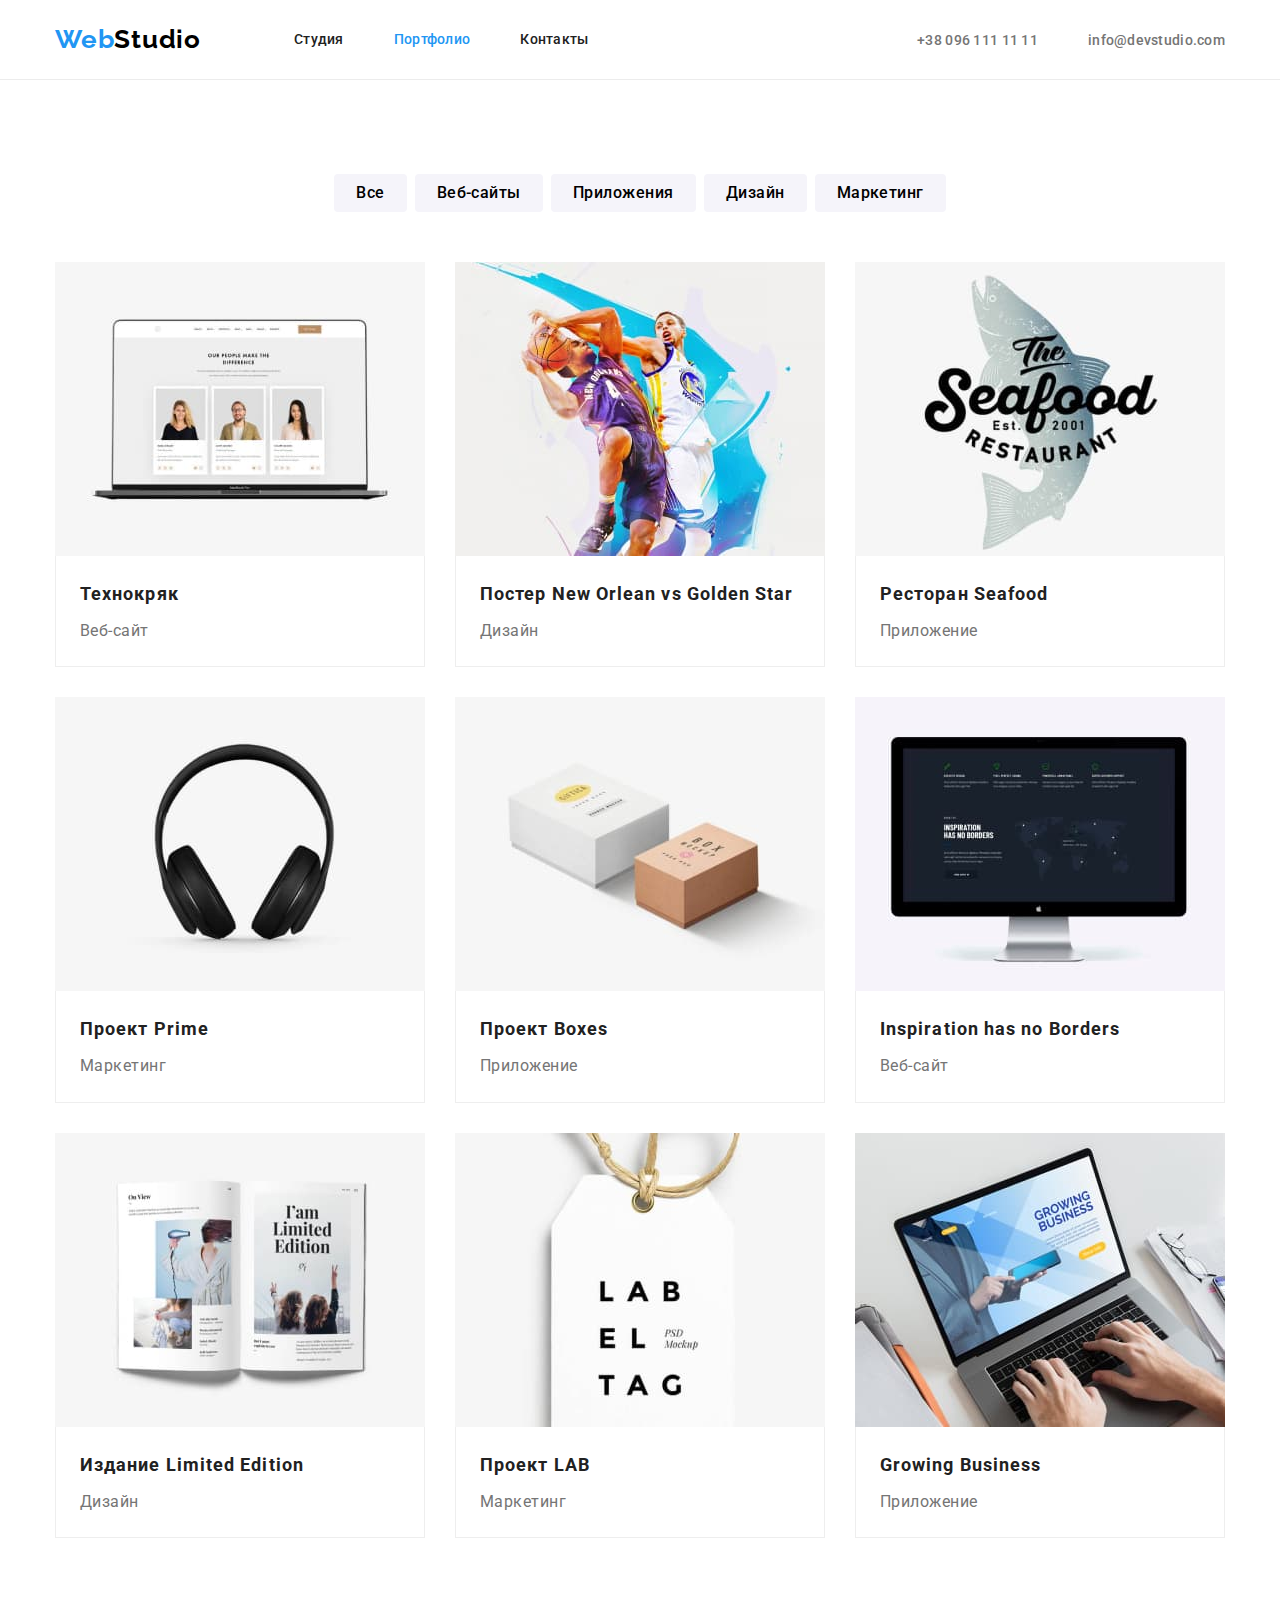
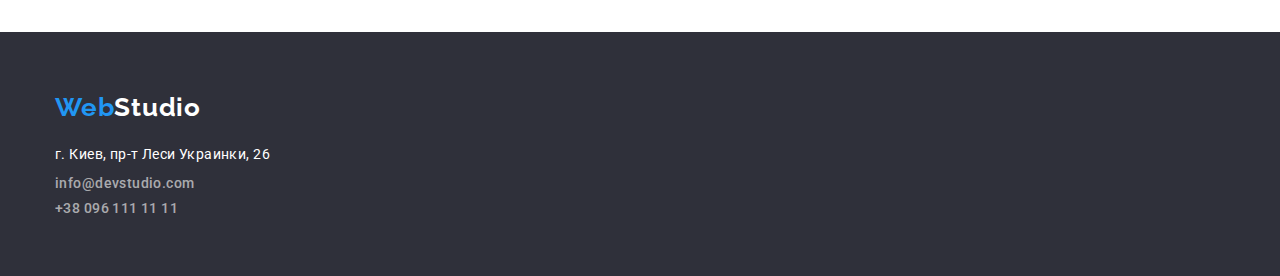
==== portfolio.html @ 555680c8 "copy hw-03 files" ====
<!DOCTYPE html>
<html lang="ru">

<head>
	<meta charset="UTF-8" />
	<meta http-equiv="X-UA-Compatible" content="IE=edge" />
	<meta name="viewport" content="width=device-width, initial-scale=1.0" />
	<title>Студия</title>
	<link rel="preconnect" href="https://fonts.googleapis.com" />
	<link rel="preconnect" href="https://fonts.gstatic.com" crossorigin />
	<link
		href="https://fonts.googleapis.com/css2?family=Oleo+Script&family=Raleway:wght@700&family=Roboto:wght@400;500;700;900&display=swap"
		rel="stylesheet" />
	<link rel="stylesheet" href="https://cdnjs.cloudflare.com/ajax/libs/modern-normalize/1.1.0/modern-normalize.css">
	<link rel="stylesheet" href="./css/style.css" />
</head>

<body>
	<!--Хедер-->
	<header class="header">
		<div class="container header-content">
			<a class="logo link" href="./index.html"><span class="logo-web-color">Web</span><span
					class="logo-studio-color">Studio</span></a>
			<nav>
				<ul class="nav-list list">
					<li class="nav-item">
						<a class="nav-link link" href="./index.html">Студия</a>
					</li>
					<li class="nav-item">
						<a class="nav-link link current" href="./portfolio.html">Портфолио</a>
					</li>
					<li class="nav-item">
						<a class="nav-link link" href="#footer">Контакты</a>
					</li>
				</ul>
			</nav>
			<ul class="contacts-list list">
				<li class="contacts-item">
					<a class="contacts-link link" href="tel:+380961111111">+38 096 111 11 11</a>
				</li>
				<li class="contacts-item">
					<a class="contacts-link link" href="mailto:info@devstudio.com">info@devstudio.com</a>
				</li>
			</ul>
		</div>
	</header>

	<main>
		<!--секция портфолио-->
		<section class="section portfolio">
			<div class="container">
				<!--заглавие секции будет скрыто в дальнейшем-->
				<h1 class="visually-hidden">Портфолио</h1>
				<!--фильтры-->
				<ul class="filter-list list">
					<li class="filter-item">
						<button class="secondary-button btn" type="button">Все</button>
					</li>
					<li class="filter-item">
						<button class="secondary-button btn" type="button">Веб-сайты</button>
					</li>
					<li class="filter-item">
						<button class="secondary-button btn" type="button">Приложения</button>
					</li>
					<li class="filter-item">
						<button class="secondary-button btn" type="button">Дизайн</button>
					</li>
					<li class="filter-item">
						<button class="secondary-button btn" type="button">Маркетинг</button>
					</li>
				</ul>
				<!--проекты-->
				<ul class="projects-list list">
					<li class="projects-item">
						<img class="projects-image" src="./images/portfolio-1.jpg" alt="Проект 1" width="370" />
						<div class="projects-description-field">
							<h2 class="projects-title">Технокряк</h2>
							<p class="projects-description">Веб-сайт</p>
						</div>
					</li>
					<li class="projects-item">
						<img class="projects-image" src="./images/portfolio-2.jpg" alt="Проект 2" width="370" />
						<div class="projects-description-field">
							<h2 class="projects-title">Постер New Orlean vs Golden Star</h2>
							<p class="projects-description">Дизайн</p>
						</div>
					</li>
					<li class="projects-item">
						<img class="projects-image" src="./images/portfolio-3.jpg" alt="Проект 3" width="370" />
						<div class="projects-description-field">
							<h2 class="projects-title">Ресторан Seafood</h2>
							<p class="projects-description">Приложение</p>
						</div>
					</li>
					<li class="projects-item">
						<img class="projects-image" src="./images/portfolio-4.jpg" alt="Проект 4" width="370" />
						<div class="projects-description-field">
							<h2 class="projects-title">Проект Prime</h2>
							<p class="projects-description">Маркетинг</p>
						</div>
					</li>
					<li class="projects-item">
						<img class="projects-image" src="./images/portfolio-5.jpg" alt="Проект 5" width="370" />
						<div class="projects-description-field">
							<h2 class="projects-title">Проект Boxes</h2>
							<p class="projects-description">Приложение</p>
						</div>
					</li>
					<li class="projects-item">
						<img class="projects-image" src="./images/portfolio-6.jpg" alt="Проект 6" width="370" />
						<div class="projects-description-field">
							<h2 class="projects-title">Inspiration has no Borders</h2>
							<p class="projects-description">Веб-сайт</p>
						</div>
					</li>
					<li class="projects-item">
						<img class="projects-image" src="./images/portfolio-7.jpg" alt="Проект 7" width="370" />
						<div class="projects-description-field">
							<h2 class="projects-title">Издание Limited Edition</h2>
							<p class="projects-description">Дизайн</p>
						</div>
					</li>
					<li class="projects-item">
						<img class="projects-image" src="./images/portfolio-8.jpg" alt="Проект 8" width="370" />
						<div class="projects-description-field">
							<h2 class="projects-title">Проект LAB</h2>
							<p class="projects-description">Маркетинг</p>
						</div>
					</li>
					<li class="projects-item">
						<img class="projects-image" src="./images/portfolio-9.jpg" alt="Проект 9" width="370" />
						<div class="projects-description-field">
							<h2 class="projects-title">Growing Business</h2>
							<p class="projects-description">Приложение</p>
						</div>
					</li>
				</ul>
			</div>
		</section>
	</main>
	<footer id="footer">
		<div class="container">
			<a class="logo footer-logo link" href="./index.html"><span class="logo-web-color">Web</span><span
					class="logo-footer-color">Studio</span></a>
			<address class="address">
				<ul class="address-list list">
					<li class="address-item">
						<a class="address-link link"
							href="https://www.google.com.ua/maps/place/%D0%B1%D1%83%D0%BB%D1%8C%D0%B2%D0%B0%D1%80+%D0%9B%D0%B5%D1%81%D1%96+%D0%A3%D0%BA%D1%80%D0%B0%D1%97%D0%BD%D0%BA%D0%B8,+26,+%D0%9A%D0%B8%D1%97%D0%B2,+02000/@50.4265841,30.5361971,17z/data=!4m13!1m7!3m6!1s0x40d4cf0e033ecbe9:0x57a4dffefec77da0!2z0LHRg9C70YzQstCw0YAg0JvQtdGB0ZYg0KPQutGA0LDRl9C90LrQuCwgMjYsINCa0LjRl9CyLCAwMjAwMA!3b1!8m2!3d50.4265807!4d30.5383858!3m4!1s0x40d4cf0e033ecbe9:0x57a4dffefec77da0!8m2!3d50.4265807!4d30.5383858">г.
							Киев, пр-т Леси Украинки, 26</a>
					</li>
					<li class="address-item">
						<a class="contacts-link footer-contacts-link link"
							href="mailto:info@devstudio.com">info@devstudio.com</a>
					</li>
					<li class="address-item">
						<a class="contacts-link footer-contacts-link link" href="tel:+380961111111">+38 096 111 11 11</a>
					</li>
				</ul>
			</address>
		</div>
	</footer>
</body>
</html>
---- css/style.css ----
:root {
  --main-text-color: #212121;
  --paragraf-color: #757575;
  --main-brand-color: #2196f3;
  --main-background-color: #2f303a;
  --secondary-background-color: #f5f4fa;
  --hover-text-color: #ffffff;
  --logo-darck-color: #000000;
  --footer-link-color: rgba(255, 255, 255, 0.6);
  --current-link-color: #0000ff;
  --portfolio-border-color: #eeeeee;
}

body {
  font-family: Roboto, sans-serif;
  color: var(--main-text-color);
  margin: 0;
}

button {
  border-width: 0;
}

h1,
h2,
h3,
h4,
h5,
h6 {
  margin: 0;
}

ul {
  list-style-type: none;
  margin: 0;
  padding: 0;
}

p {
  margin: 0;
}

.container {
  width: 1200px;
  margin: 0 auto;
  padding: 0 15px;
}

.link {
  text-decoration: none;
}

.btn {
  cursor: pointer;
}

.address {
  font-style: normal;
}

.section {
  padding: 94px 0;
}

/*Главная страница*/

/* Хедер */
.header {
  border-bottom: 1px solid #ececec;
}

.header-content {
  display: flex;
  align-items: center;
}

/*Логотип*/
.logo {
  font-family: Raleway;
  font-weight: 700;
  font-size: 26px;
  line-height: 1.2;
  letter-spacing: 0.03em;
  margin-right: 93px;
}

.logo-web-color {
  color: var(--main-brand-color);
}

.logo-studio-color {
  color: var(--logo-darck-color);
}

.logo-footer-color {
  color: var(--hover-text-color);
}

/*Навигация*/
.nav-list {
  display: flex;
}

.nav-item:not(:last-child) {
  margin-right: 50px;
}

.nav-link {
  display: block;
  padding: 32px 0;
  font-weight: 500;
  font-size: 14px;
  line-height: 1.1;
  letter-spacing: 0.02em;
  color: var(--main-text-color);
}

.current {
  color: var(--main-brand-color);
}

.nav-link:hover,
.nav-link:focus {
  color: var(--main-brand-color);
}

.contacts-list {
  display: flex;
  margin-left: auto;
}

.contacts-item:not(:last-child) {
  margin-right: 50px;
}

.contacts-link {
  font-weight: 500;
  font-size: 14px;
  line-height: 1.1;
  letter-spacing: 0.02em;
  color: var(--paragraf-color);
}

.contacts-link:hover,
.contacts-link:focus {
  color: var(--main-brand-color);
}

/*Герой*/
.hero {
  background-color: var(--main-background-color);
  text-align: center;
  padding: 200px 0;
}

.hero-title {
  width: 696px;
  font-weight: 900;
  font-size: 44px;
  line-height: 1.4;
  text-align: center;
  letter-spacing: 0.06em;
  text-transform: uppercase;
  color: var(--hover-text-color);
  margin-left: auto;
  margin-right: auto;
  margin-bottom: 30px;
}

.hero-button {
  padding: 10px 36px;
  background: var(--main-brand-color);
  box-shadow: 0px 4px 4px rgba(0, 0, 0, 0.15);
  border-radius: 4px;
  font-weight: 700;
  font-size: 16px;
  line-height: 1.9;
  letter-spacing: 0.06em;
  color: var(--hover-text-color);
}

/*Особенности*/
.visually-hidden {
  position: absolute;
  width: 1px;
  height: 1px;
  margin: -1px;
  padding: 0;
  border: 0;
  white-space: nowrap;
  clip-path: inset(100%);
  clip: rect(0 0 0 0);
  overflow: hidden;
}

.features {
  padding-bottom: 0;
}

.features-list {
  display: flex;
}

.features-item {
  width: 270px;
  display: inline-block;
}

.features-item:not(:last-child) {
  margin-right: 30px;
}

.features-item-title {
  margin-bottom: 10px;
  font-weight: 700;
  font-size: 14px;
  line-height: 1.1;
  letter-spacing: 0.03em;
  text-transform: uppercase;
}

.features-item-text {
  font-size: 14px;
  line-height: 24px;
  letter-spacing: 0.03em;
  color: var(--paragraf-color);
}

/*Чем мы занимаемся*/
.directions-title,
.team-title {
  margin-bottom: 50px;
  font-weight: 700;
  font-size: 36px;
  line-height: 1.16;
  letter-spacing: 0.03em;
  text-align: center;
}

.directions-list {
  display: flex;
}

.directions-item:not(:last-child) {
  margin-right: 30px;
}

/*Наша команда*/
.team {
  background-color: var(--secondary-background-color);
}

.team-list {
  display: flex;
}

.team-item {
  background: var(--hover-text-color);
  box-shadow: 0px 1px 3px rgba(0, 0, 0, 0.12), 0px 1px 1px rgba(0, 0, 0, 0.14),
    0px 2px 1px rgba(0, 0, 0, 0.2);
  border-radius: 0px 0px 4px 4px;
}

.team-item:not(:last-child) {
  margin-right: 30px;
}

.team-description {
  text-align: center;
  padding: 30px 0;
}

.team-member {
  font-weight: 500;
  font-size: 16px;
  line-height: 1.2;
  letter-spacing: 0.03em;
  margin-bottom: 10px;
}

.team-position {
  font-size: 16px;
  line-height: 1.2;
  letter-spacing: 0.03em;
  color: var(--paragraf-color);
}

/*Подвал*/
footer {
  background-color: var(--main-background-color);
  padding: 60px 0;
}

.footer-logo {
  display: block;
  margin-bottom: 20px;
}

.address-item {
  margin-bottom: 9px;
}

.address-item:last-child {
  margin-bottom: 0;
}

.address-link {
  display: block;
  font-size: 14px;
  line-height: 1.7;
  letter-spacing: 0.03em;
  color: var(--hover-text-color);
}

.footer-contacts-link {
  display: block;
  letter-spacing: 0.03em;
  color: var(--footer-link-color);
}

/*Страница портфолио*/

/*Фильтры*/
.filter-list {
  display: flex;
  justify-content: center;
  margin-bottom: 50px;
}

.filter-item:not(:last-child) {
  margin-right: 8px;
}

.secondary-button {
  padding: 6px 22px;
  background: var(--secondary-background-color);
  border: none;
  border-radius: 4px;
  font-family: inherit;
  font-weight: 500;
  font-size: 16px;
  line-height: 1.6;
  text-align: center;
  letter-spacing: 0.03em;
}

.secondary-button:hover,
.secondary-button:focus {
  background: var(--main-brand-color);
  color: var(--hover-text-color);
}

/*Проекты*/
.projects-list {
  display: flex;
  flex-wrap: wrap;
}

.projects-item:not(:nth-child(3n)) {
  margin-right: 30px;
}

.projects-item:not(:nth-last-child(-n + 3)) {
  margin-bottom: 30px;
}

.projects-description-field {
  padding: 20px 24px;
  border-left: 1px solid var(--portfolio-border-color);
  border-right: 1px solid var(--portfolio-border-color);
  border-bottom: 1px solid var(--portfolio-border-color);
}

.projects-image {
  display: block;
}

.projects-title {
  font-weight: 700;
  font-size: 18px;
  line-height: 2;
  letter-spacing: 0.06em;
  margin-bottom: 4px;
}

.projects-description {
  font-size: 16px;
  line-height: 1.9;
  letter-spacing: 0.03em;
  color: var(--paragraf-color);
}
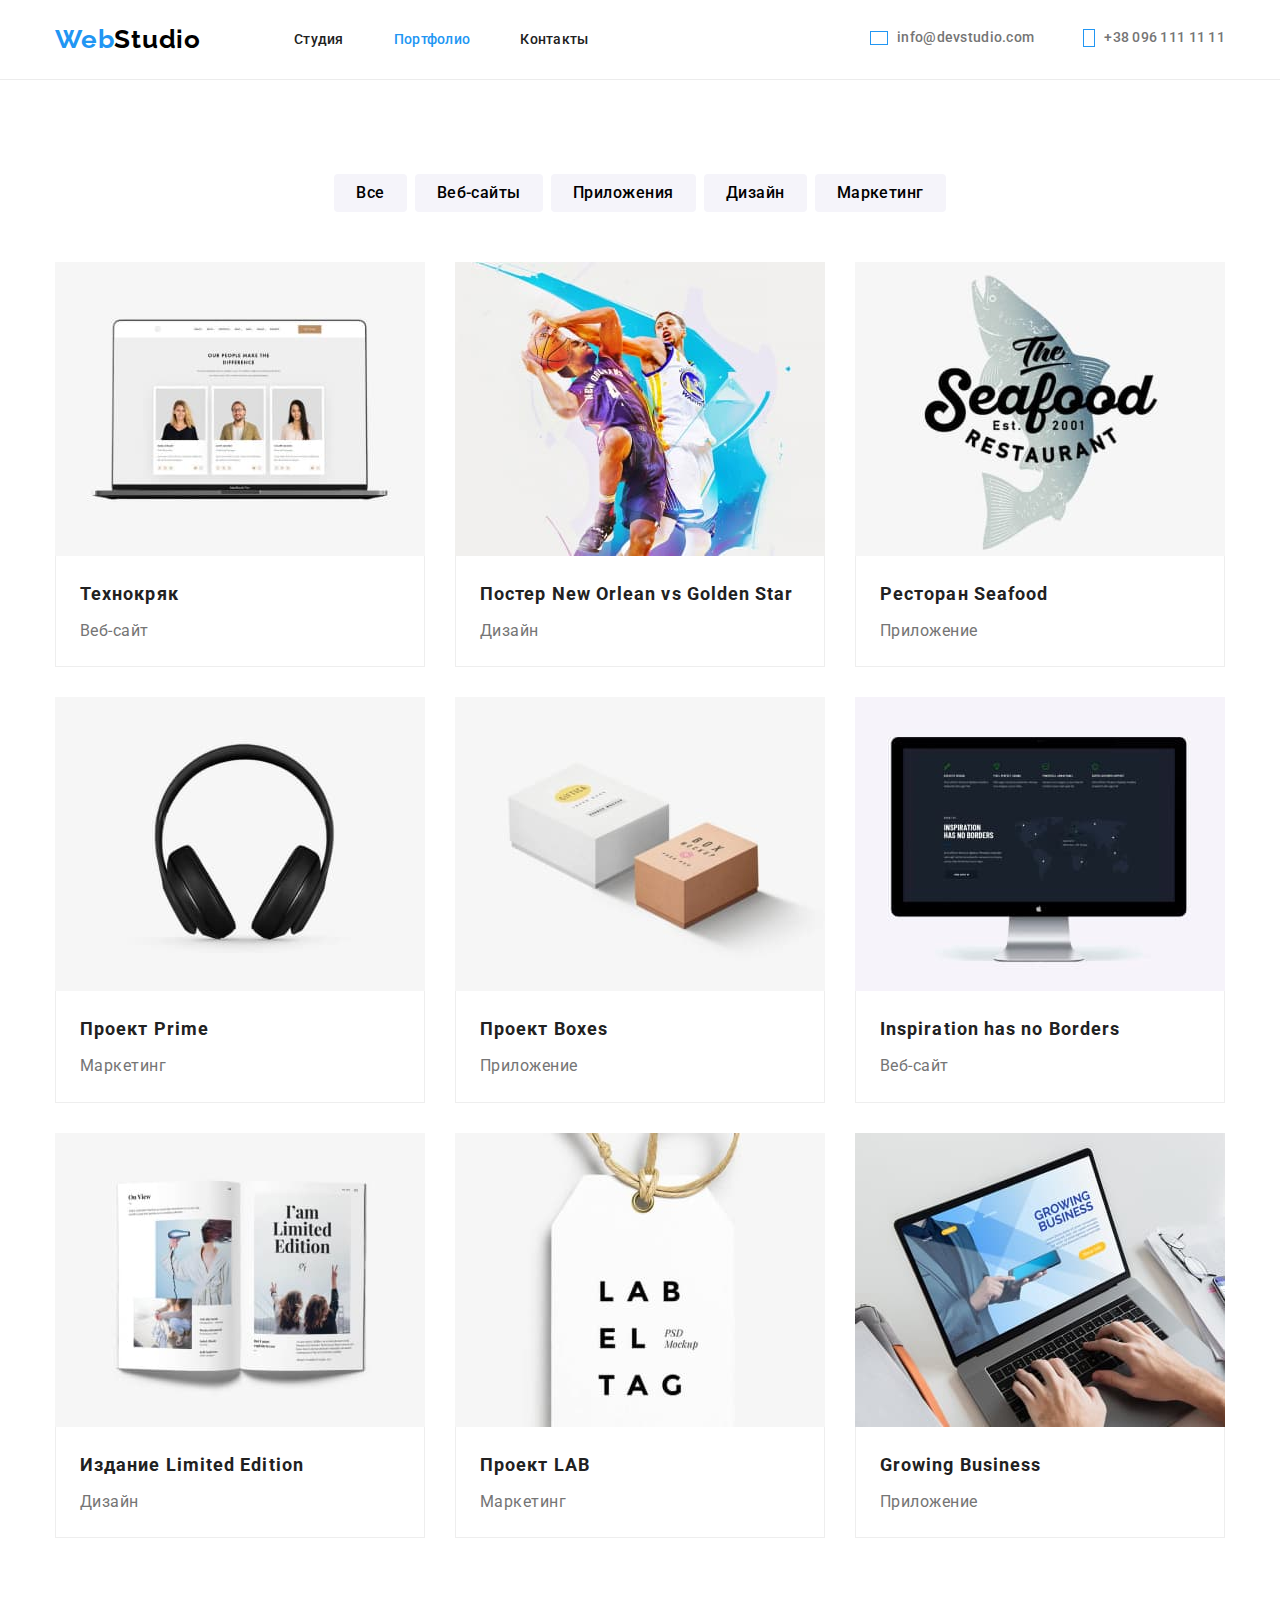
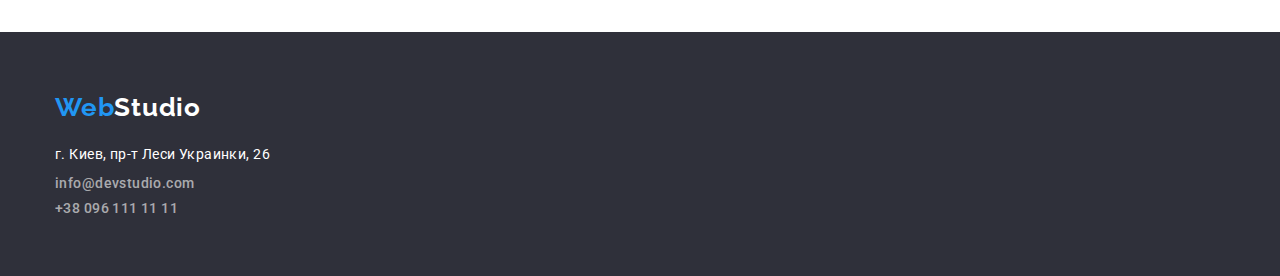
==== commit 2d626ceb: "add fields from social links" ====
--- a/portfolio.html
+++ b/portfolio.html
@@ -36,10 +36,10 @@
 			</nav>
 			<ul class="contacts-list list">
 				<li class="contacts-item">
-					<a class="contacts-link link" href="tel:+380961111111">+38 096 111 11 11</a>
+					<a class="contacts-link header-email link" href="mailto:info@devstudio.com">info@devstudio.com</a>
 				</li>
 				<li class="contacts-item">
-					<a class="contacts-link link" href="mailto:info@devstudio.com">info@devstudio.com</a>
+					<a class="contacts-link header-phone link" href="tel:+380961111111">+38 096 111 11 11</a>
 				</li>
 			</ul>
 		</div>
--- a/css/style.css
+++ b/css/style.css
@@ -7,8 +7,9 @@
   --hover-text-color: #ffffff;
   --logo-darck-color: #000000;
   --footer-link-color: rgba(255, 255, 255, 0.6);
-  --current-link-color: #0000ff;
+  --footer-social-icons-color: rgba(255, 255, 255, 0.1);
   --portfolio-border-color: #eeeeee;
+  --clients-border-color: #afb1b8;
 }
 
 body {
@@ -134,6 +135,8 @@
 }
 
 .contacts-link {
+  display: inline-flex;
+  align-items: center;
   font-weight: 500;
   font-size: 14px;
   line-height: 1.1;
@@ -141,20 +144,58 @@
   color: var(--paragraf-color);
 }
 
+.header-phone::before {
+  content: '';
+  display: block;
+  height: 16px;
+  width: 10px;
+  margin-right: 10px;
+  outline: 1px solid var(--main-brand-color);
+}
+
+.header-email::before {
+  content: '';
+  display: block;
+  height: 12px;
+  width: 16px;
+  margin-right: 10px;
+  outline: 1px solid var(--main-brand-color);
+}
+
 .contacts-link:hover,
 .contacts-link:focus {
   color: var(--main-brand-color);
 }
 
+.header-phone:hover::before {
+  background-color: var(--main-brand-color);
+}
+
+.header-email:hover::before {
+  background-color: var(--main-brand-color);
+}
+
 /*Герой*/
 .hero {
+  padding: 0;
   background-color: var(--main-background-color);
-  text-align: center;
+}
+
+.overlay {
+  height: 600px;
+  max-width: 1600px;
+  margin: 0 auto;
   padding: 200px 0;
+
+  background-image: linear-gradient(to right, rgba(47, 48, 58, 0.4), rgba(47, 48, 58, 0.4)),
+    url(../images/hero-bg-image.jpg);
+  background-repeat: no-repeat;
+  background-position: center;
+  background-size: cover;
 }
 
 .hero-title {
-  width: 696px;
+  max-width: 700px;
   font-weight: 900;
   font-size: 44px;
   line-height: 1.4;
@@ -168,6 +209,8 @@
 }
 
 .hero-button {
+  display: block;
+  margin: 0 auto;
   padding: 10px 36px;
   background: var(--main-brand-color);
   box-shadow: 0px 4px 4px rgba(0, 0, 0, 0.15);
@@ -206,6 +249,15 @@
   display: inline-block;
 }
 
+.features-item::before {
+  display: block;
+  content: '';
+  height: 120px;
+  background-color: var(--secondary-background-color);
+  margin-bottom: 30px;
+  border-radius: 4px;
+}
+
 .features-item:not(:last-child) {
   margin-right: 30px;
 }
@@ -227,8 +279,7 @@
 }
 
 /*Чем мы занимаемся*/
-.directions-title,
-.team-title {
+.pre-title {
   margin-bottom: 50px;
   font-weight: 700;
   font-size: 36px;
@@ -283,6 +334,52 @@
   line-height: 1.2;
   letter-spacing: 0.03em;
   color: var(--paragraf-color);
+  margin-bottom: 16px;
+}
+
+.social-icons-list {
+  display: flex;
+  padding: 0 32px;
+}
+
+.social-icons-item:not(:last-child) {
+  margin-right: 10px;
+}
+
+.social-icons-link {
+  display: block;
+  width: 44px;
+  height: 44px;
+  border-radius: 50%;
+  outline: 1px solid var(--main-brand-color);
+}
+
+.social-icons-link:hover,
+.social-icons-link:focus {
+  background-color: var(--main-brand-color);
+}
+
+/*Наши клиенты*/
+
+.clients-list {
+  display: flex;
+}
+
+.clients-item:not(:last-child) {
+  margin-right: 30px;
+}
+
+.clients-link {
+  display: block;
+  width: 170px;
+  height: 92px;
+  border: 1px solid var(--clients-border-color);
+  border-radius: 4px;
+}
+
+.clients-link:hover,
+.clients-link:focus {
+  border: 1px solid var(--main-brand-color);
 }
 
 /*Подвал*/
@@ -291,6 +388,14 @@
   padding: 60px 0;
 }
 
+.footer-container {
+  display: flex;
+}
+
+.address-footer {
+  margin-right: 70px;
+}
+
 .footer-logo {
   display: block;
   margin-bottom: 20px;
@@ -316,6 +421,28 @@
   display: block;
   letter-spacing: 0.03em;
   color: var(--footer-link-color);
+}
+
+.social-icons-footer {
+  margin-top: 12px;
+}
+
+.social-icons-footer-title {
+  font-weight: bold;
+  font-size: 14px;
+  line-height: 1.14;
+  letter-spacing: 0.03em;
+  text-transform: uppercase;
+  color: var(--hover-text-color);
+  margin-bottom: 20px;
+}
+
+.social-icons-list-footer {
+  padding: 0;
+}
+
+.social-icons-link-footer {
+  background-color: var(--footer-social-icons-color);
 }
 
 /*Страница портфолио*/
@@ -348,6 +475,8 @@
 .secondary-button:focus {
   background: var(--main-brand-color);
   color: var(--hover-text-color);
+  box-shadow: 0px 3px 1px rgba(0, 0, 0, 0.1), 0px 1px 2px rgba(0, 0, 0, 0.08),
+    0px 2px 2px rgba(0, 0, 0, 0.12);
 }
 
 /*Проекты*/
@@ -362,6 +491,12 @@
 
 .projects-item:not(:nth-last-child(-n + 3)) {
   margin-bottom: 30px;
+}
+
+.projects-item:hover {
+  box-shadow: 0px 1px 1px rgba(0, 0, 0, 0.12), 0px 4px 4px rgba(0, 0, 0, 0.06),
+    1px 4px 6px rgba(0, 0, 0, 0.16);
+  cursor: pointer;
 }
 
 .projects-description-field {
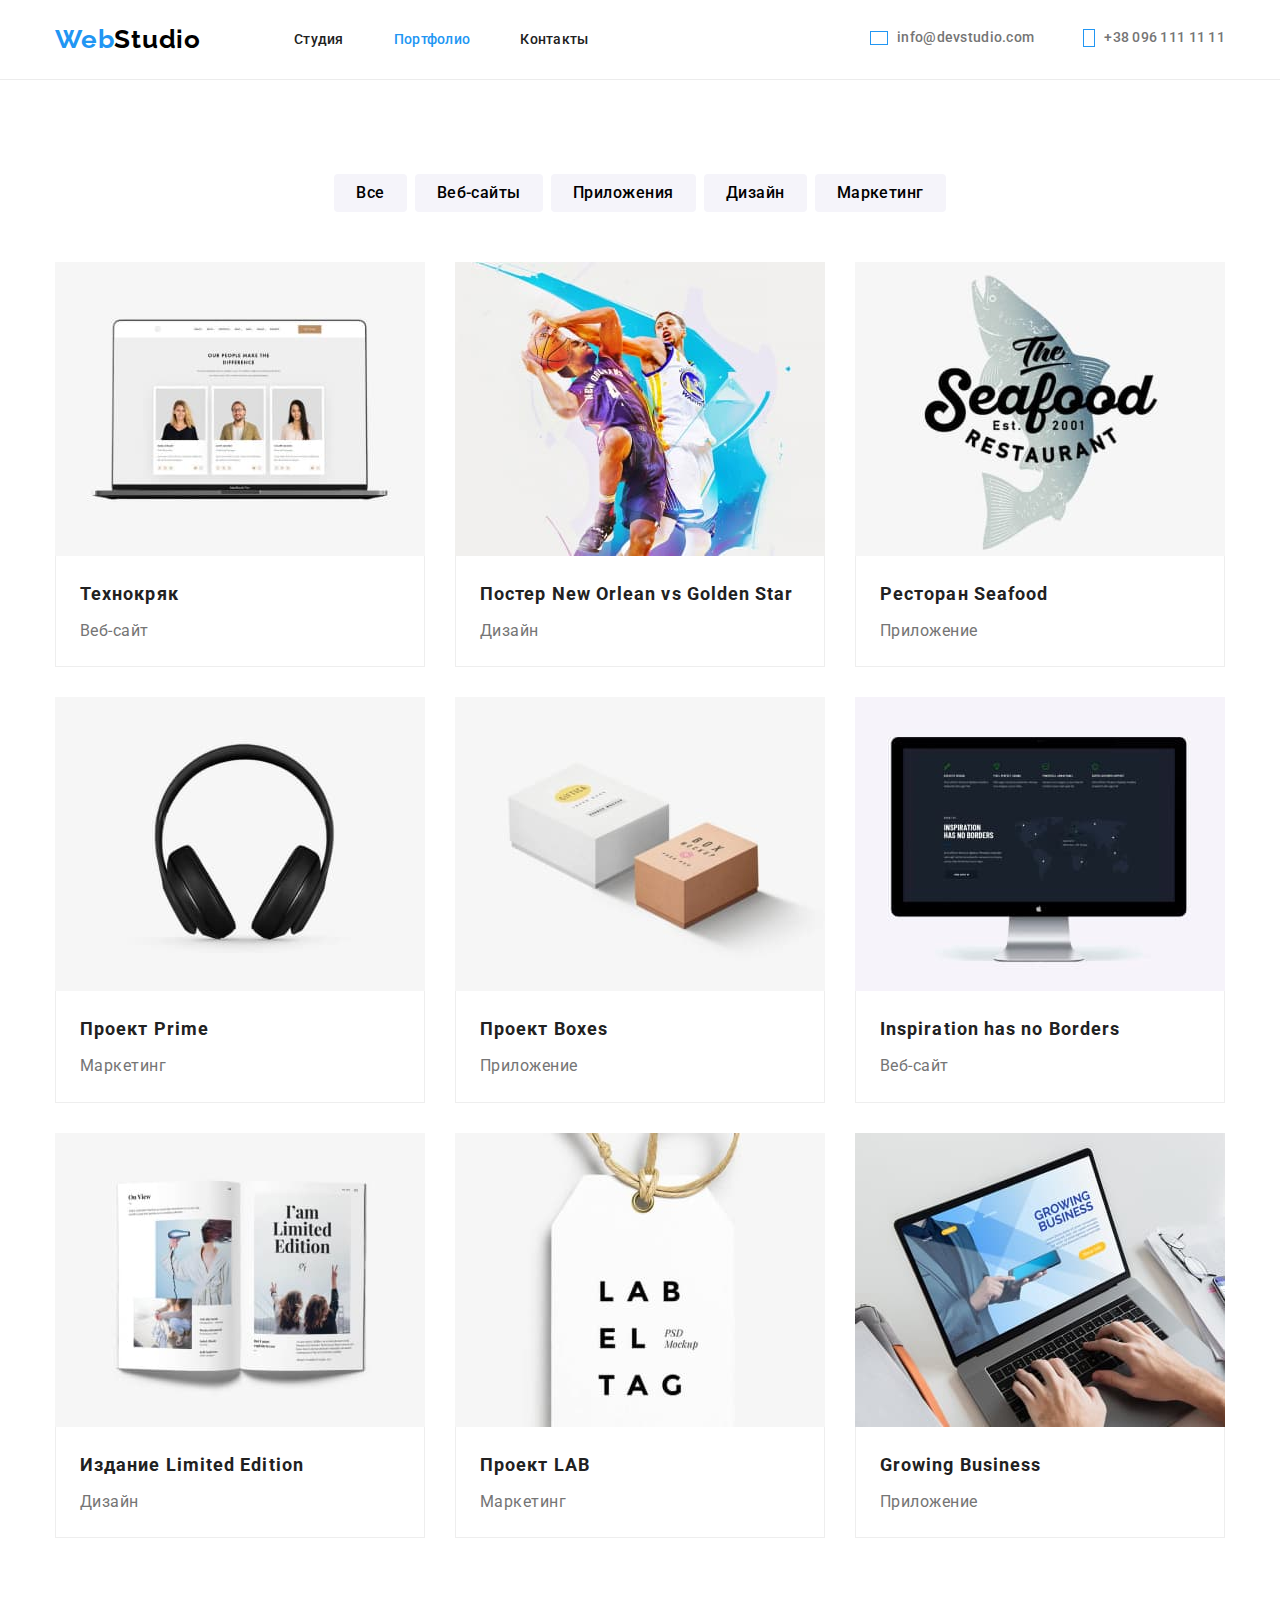
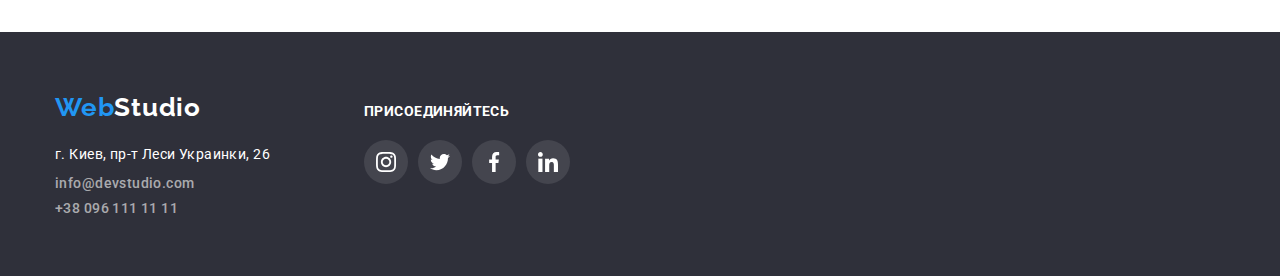
==== commit 8f50734f: "add social lincs in team and footer" ====
--- a/portfolio.html
+++ b/portfolio.html
@@ -139,25 +139,60 @@
 		</section>
 	</main>
 	<footer id="footer">
-		<div class="container">
-			<a class="logo footer-logo link" href="./index.html"><span class="logo-web-color">Web</span><span
-					class="logo-footer-color">Studio</span></a>
-			<address class="address">
-				<ul class="address-list list">
-					<li class="address-item">
-						<a class="address-link link"
-							href="https://www.google.com.ua/maps/place/%D0%B1%D1%83%D0%BB%D1%8C%D0%B2%D0%B0%D1%80+%D0%9B%D0%B5%D1%81%D1%96+%D0%A3%D0%BA%D1%80%D0%B0%D1%97%D0%BD%D0%BA%D0%B8,+26,+%D0%9A%D0%B8%D1%97%D0%B2,+02000/@50.4265841,30.5361971,17z/data=!4m13!1m7!3m6!1s0x40d4cf0e033ecbe9:0x57a4dffefec77da0!2z0LHRg9C70YzQstCw0YAg0JvQtdGB0ZYg0KPQutGA0LDRl9C90LrQuCwgMjYsINCa0LjRl9CyLCAwMjAwMA!3b1!8m2!3d50.4265807!4d30.5383858!3m4!1s0x40d4cf0e033ecbe9:0x57a4dffefec77da0!8m2!3d50.4265807!4d30.5383858">г.
-							Киев, пр-т Леси Украинки, 26</a>
+		<div class="container footer-container">
+			<div class="address-footer">
+				<a class="logo footer-logo link" href="./index.html"><span class="logo-web-color">Web</span><span
+						class="logo-footer-color">Studio</span></a>
+				<address class="address">
+					<ul class="address-list list">
+						<li class="address-item">
+							<a class="address-link link"
+								href="https://www.google.com.ua/maps/place/%D0%B1%D1%83%D0%BB%D1%8C%D0%B2%D0%B0%D1%80+%D0%9B%D0%B5%D1%81%D1%96+%D0%A3%D0%BA%D1%80%D0%B0%D1%97%D0%BD%D0%BA%D0%B8,+26,+%D0%9A%D0%B8%D1%97%D0%B2,+02000/@50.4265841,30.5361971,17z/data=!4m13!1m7!3m6!1s0x40d4cf0e033ecbe9:0x57a4dffefec77da0!2z0LHRg9C70YzQstCw0YAg0JvQtdGB0ZYg0KPQutGA0LDRl9C90LrQuCwgMjYsINCa0LjRl9CyLCAwMjAwMA!3b1!8m2!3d50.4265807!4d30.5383858!3m4!1s0x40d4cf0e033ecbe9:0x57a4dffefec77da0!8m2!3d50.4265807!4d30.5383858">г.
+								Киев, пр-т Леси Украинки, 26</a>
+						</li>
+						<li class="address-item">
+							<a class="contacts-link footer-contacts-link link"
+								href="mailto:info@devstudio.com">info@devstudio.com</a>
+						</li>
+						<li class="address-item">
+							<a class="contacts-link footer-contacts-link link" href="tel:+380961111111">+38 096 111 11 11</a>
+						</li>
+					</ul>
+				</address>
+			</div>
+			<div class="social-footer">
+				<h2 class="social-footer-title">Присоединяйтесь</h2>
+				<ul class="social-list social-list-footer">
+					<li class="social-item">
+						<a class="social-link social-link-footer link" href="/">
+							<svg class="social-icon">
+								<use href="./images/icons.svg#icon-instagram"></use>
+							</svg>
+						</a>
 					</li>
-					<li class="address-item">
-						<a class="contacts-link footer-contacts-link link"
-							href="mailto:info@devstudio.com">info@devstudio.com</a>
+					<li class="social-item">
+						<a class="social-link social-link-footer link" href="/">
+							<svg class="social-icon">
+								<use href="./images/icons.svg#icon-twitter"></use>
+							</svg>
+						</a>
 					</li>
-					<li class="address-item">
-						<a class="contacts-link footer-contacts-link link" href="tel:+380961111111">+38 096 111 11 11</a>
+					<li class="social-item">
+						<a class="social-link social-link-footer link" href="/">
+							<svg class="social-icon">
+								<use href="./images/icons.svg#icon-facebook"></use>
+							</svg>
+						</a>
+					</li>
+					<li class="social-item">
+						<a class="social-link social-link-footer link" href="/">
+							<svg class="social-icon">
+								<use href="./images/icons.svg#icon-linkedin"></use>
+							</svg>
+						</a>
 					</li>
 				</ul>
-			</address>
+			</div>
 		</div>
 	</footer>
 </body>
--- a/css/style.css
+++ b/css/style.css
@@ -7,7 +7,7 @@
   --hover-text-color: #ffffff;
   --logo-darck-color: #000000;
   --footer-link-color: rgba(255, 255, 255, 0.6);
-  --footer-social-icons-color: rgba(255, 255, 255, 0.1);
+  --footer-social-color: rgba(255, 255, 255, 0.1);
   --portfolio-border-color: #eeeeee;
   --clients-border-color: #afb1b8;
 }
@@ -337,26 +337,43 @@
   margin-bottom: 16px;
 }
 
-.social-icons-list {
+.social-list {
   display: flex;
   padding: 0 32px;
 }
 
-.social-icons-item:not(:last-child) {
-  margin-right: 10px;
-}
-
-.social-icons-link {
-  display: block;
+.social-item {
   width: 44px;
   height: 44px;
+}
+
+.social-item:not(:last-child) {
+  margin-right: 10px;
+}
+
+.social-link {
+  display: flex;
+  width: 100%;
+  height: 100%;
   border-radius: 50%;
-  outline: 1px solid var(--main-brand-color);
-}
-
-.social-icons-link:hover,
-.social-icons-link:focus {
+  align-items: center;
+  justify-content: center;
+  fill: var(--clients-border-color);
+}
+
+.social-link:hover,
+.social-link:focus {
   background-color: var(--main-brand-color);
+}
+
+.social-link:hover .social-icon,
+.social-link:focus .social-icon {
+  fill: var(--hover-text-color);
+}
+
+.social-icon {
+  width: 20px;
+  height: 20px;
 }
 
 /*Наши клиенты*/
@@ -423,11 +440,11 @@
   color: var(--footer-link-color);
 }
 
-.social-icons-footer {
+.social-footer {
   margin-top: 12px;
 }
 
-.social-icons-footer-title {
+.social-footer-title {
   font-weight: bold;
   font-size: 14px;
   line-height: 1.14;
@@ -437,12 +454,13 @@
   margin-bottom: 20px;
 }
 
-.social-icons-list-footer {
+.social-list-footer {
   padding: 0;
 }
 
-.social-icons-link-footer {
-  background-color: var(--footer-social-icons-color);
+.social-link-footer {
+  background-color: var(--footer-social-color);
+  fill: var(--hover-text-color);
 }
 
 /*Страница портфолио*/
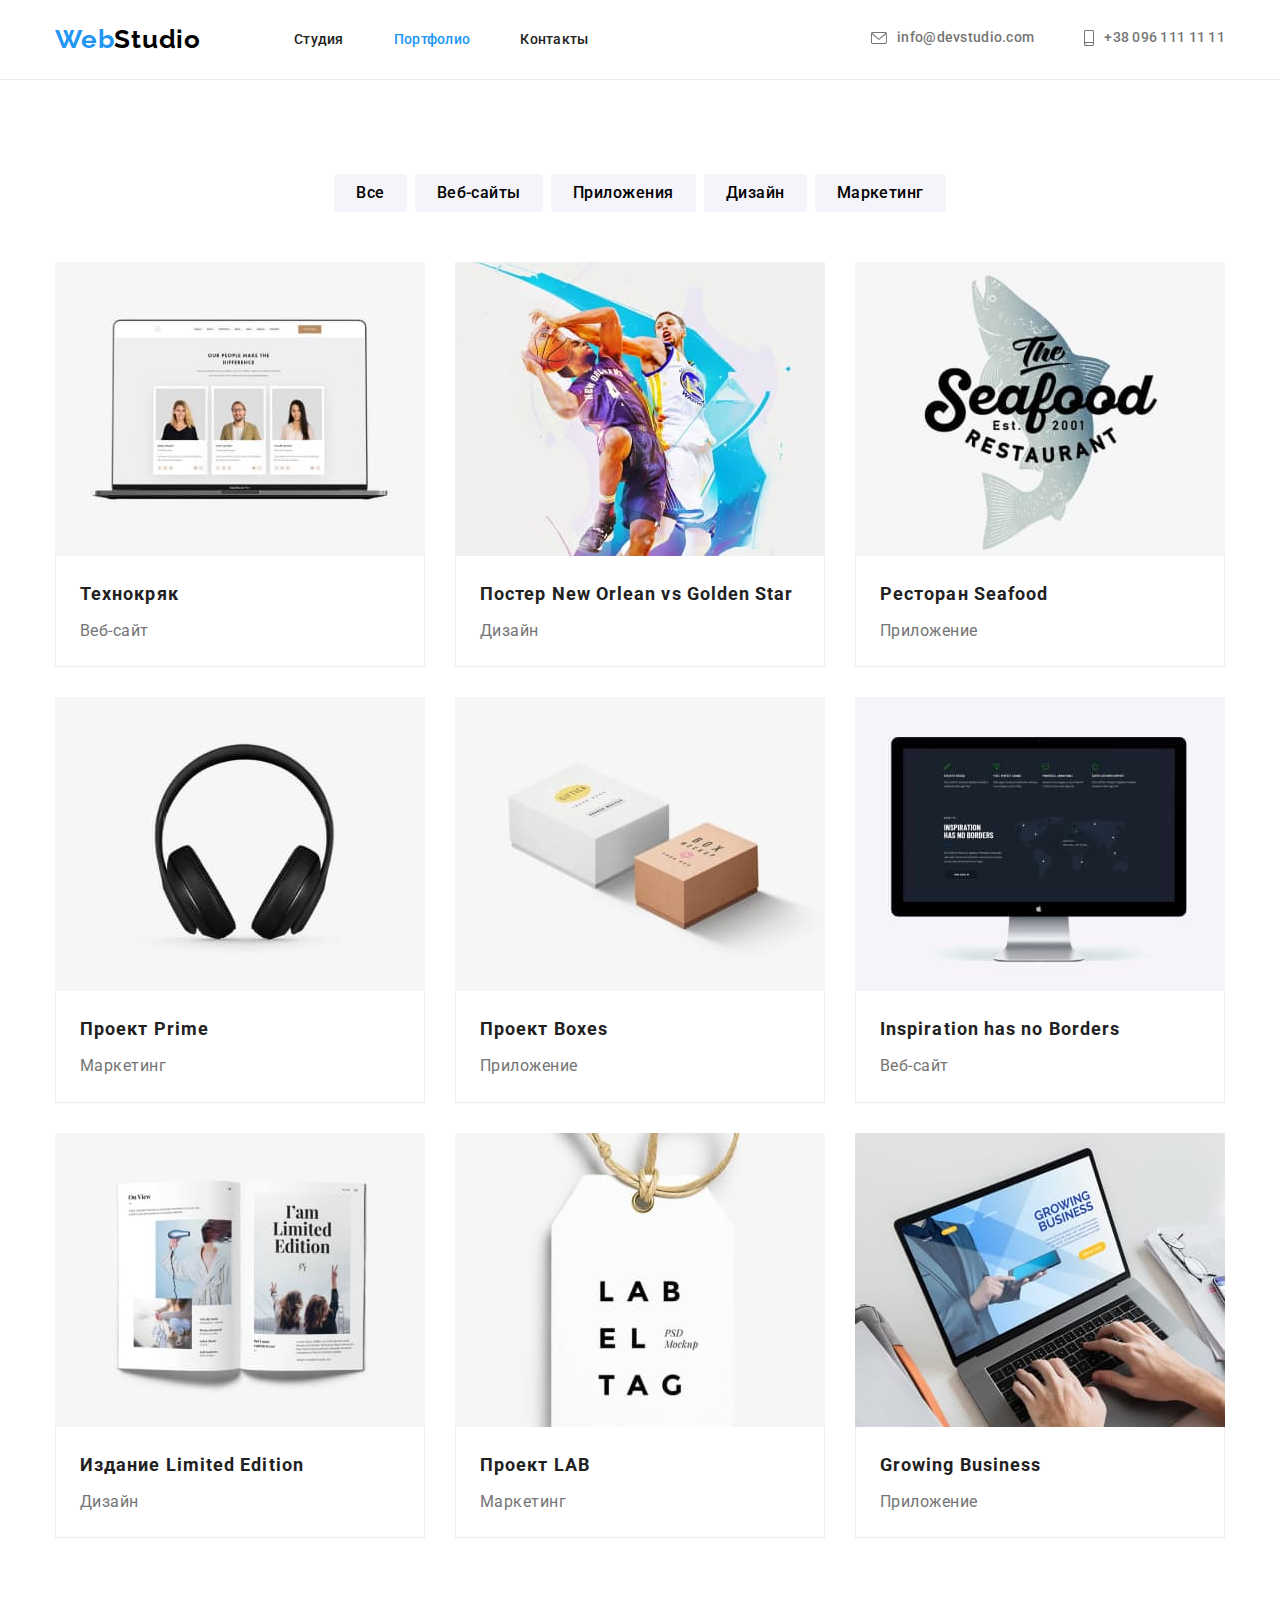
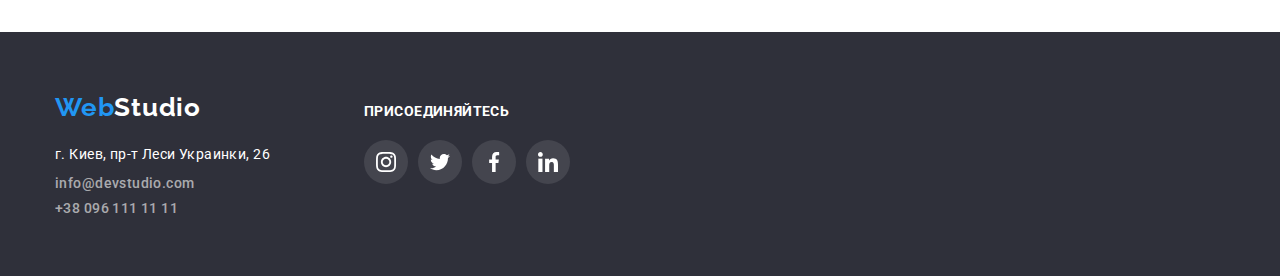
==== commit 30040276: "add header icons" ====
--- a/portfolio.html
+++ b/portfolio.html
@@ -1,199 +1,264 @@
 <!DOCTYPE html>
 <html lang="ru">
+  <head>
+    <meta charset="UTF-8" />
+    <meta http-equiv="X-UA-Compatible" content="IE=edge" />
+    <meta name="viewport" content="width=device-width, initial-scale=1.0" />
+    <title>Студия</title>
+    <link rel="preconnect" href="https://fonts.googleapis.com" />
+    <link rel="preconnect" href="https://fonts.gstatic.com" crossorigin />
+    <link
+      href="https://fonts.googleapis.com/css2?family=Oleo+Script&family=Raleway:wght@700&family=Roboto:wght@400;500;700;900&display=swap"
+      rel="stylesheet"
+    />
+    <link
+      rel="stylesheet"
+      href="https://cdnjs.cloudflare.com/ajax/libs/modern-normalize/1.1.0/modern-normalize.css"
+    />
+    <link rel="stylesheet" href="./css/style.css" />
+  </head>
 
-<head>
-	<meta charset="UTF-8" />
-	<meta http-equiv="X-UA-Compatible" content="IE=edge" />
-	<meta name="viewport" content="width=device-width, initial-scale=1.0" />
-	<title>Студия</title>
-	<link rel="preconnect" href="https://fonts.googleapis.com" />
-	<link rel="preconnect" href="https://fonts.gstatic.com" crossorigin />
-	<link
-		href="https://fonts.googleapis.com/css2?family=Oleo+Script&family=Raleway:wght@700&family=Roboto:wght@400;500;700;900&display=swap"
-		rel="stylesheet" />
-	<link rel="stylesheet" href="https://cdnjs.cloudflare.com/ajax/libs/modern-normalize/1.1.0/modern-normalize.css">
-	<link rel="stylesheet" href="./css/style.css" />
-</head>
+  <body>
+    <!--Хедер-->
+    <header class="header">
+      <div class="container header-content">
+        <a class="logo link" href="./index.html"
+          ><span class="logo-web-color">Web</span><span class="logo-studio-color">Studio</span></a
+        >
+        <nav>
+          <ul class="nav-list list">
+            <li class="nav-item">
+              <a class="nav-link link" href="./index.html">Студия</a>
+            </li>
+            <li class="nav-item">
+              <a class="nav-link link current" href="./portfolio.html">Портфолио</a>
+            </li>
+            <li class="nav-item">
+              <a class="nav-link link" href="#footer">Контакты</a>
+            </li>
+          </ul>
+        </nav>
+        <ul class="contacts-list list">
+          <li class="contacts-item">
+            <a class="contacts-link header-email link" href="mailto:info@devstudio.com">
+              <svg class="header-icon envelope-icon">
+                <use href="./images/icons.svg#icon-envelope"></use>
+              </svg>
+              info@devstudio.com</a
+            >
+          </li>
+          <li class="contacts-item">
+            <a class="contacts-link header-phone link" href="tel:+380961111111">
+              <svg class="header-icon smartphone-icon">
+                <use href="./images/icons.svg#icon-smartphone"></use>
+              </svg>
+              +38 096 111 11 11</a
+            >
+          </li>
+        </ul>
+      </div>
+    </header>
 
-<body>
-	<!--Хедер-->
-	<header class="header">
-		<div class="container header-content">
-			<a class="logo link" href="./index.html"><span class="logo-web-color">Web</span><span
-					class="logo-studio-color">Studio</span></a>
-			<nav>
-				<ul class="nav-list list">
-					<li class="nav-item">
-						<a class="nav-link link" href="./index.html">Студия</a>
-					</li>
-					<li class="nav-item">
-						<a class="nav-link link current" href="./portfolio.html">Портфолио</a>
-					</li>
-					<li class="nav-item">
-						<a class="nav-link link" href="#footer">Контакты</a>
-					</li>
-				</ul>
-			</nav>
-			<ul class="contacts-list list">
-				<li class="contacts-item">
-					<a class="contacts-link header-email link" href="mailto:info@devstudio.com">info@devstudio.com</a>
-				</li>
-				<li class="contacts-item">
-					<a class="contacts-link header-phone link" href="tel:+380961111111">+38 096 111 11 11</a>
-				</li>
-			</ul>
-		</div>
-	</header>
-
-	<main>
-		<!--секция портфолио-->
-		<section class="section portfolio">
-			<div class="container">
-				<!--заглавие секции будет скрыто в дальнейшем-->
-				<h1 class="visually-hidden">Портфолио</h1>
-				<!--фильтры-->
-				<ul class="filter-list list">
-					<li class="filter-item">
-						<button class="secondary-button btn" type="button">Все</button>
-					</li>
-					<li class="filter-item">
-						<button class="secondary-button btn" type="button">Веб-сайты</button>
-					</li>
-					<li class="filter-item">
-						<button class="secondary-button btn" type="button">Приложения</button>
-					</li>
-					<li class="filter-item">
-						<button class="secondary-button btn" type="button">Дизайн</button>
-					</li>
-					<li class="filter-item">
-						<button class="secondary-button btn" type="button">Маркетинг</button>
-					</li>
-				</ul>
-				<!--проекты-->
-				<ul class="projects-list list">
-					<li class="projects-item">
-						<img class="projects-image" src="./images/portfolio-1.jpg" alt="Проект 1" width="370" />
-						<div class="projects-description-field">
-							<h2 class="projects-title">Технокряк</h2>
-							<p class="projects-description">Веб-сайт</p>
-						</div>
-					</li>
-					<li class="projects-item">
-						<img class="projects-image" src="./images/portfolio-2.jpg" alt="Проект 2" width="370" />
-						<div class="projects-description-field">
-							<h2 class="projects-title">Постер New Orlean vs Golden Star</h2>
-							<p class="projects-description">Дизайн</p>
-						</div>
-					</li>
-					<li class="projects-item">
-						<img class="projects-image" src="./images/portfolio-3.jpg" alt="Проект 3" width="370" />
-						<div class="projects-description-field">
-							<h2 class="projects-title">Ресторан Seafood</h2>
-							<p class="projects-description">Приложение</p>
-						</div>
-					</li>
-					<li class="projects-item">
-						<img class="projects-image" src="./images/portfolio-4.jpg" alt="Проект 4" width="370" />
-						<div class="projects-description-field">
-							<h2 class="projects-title">Проект Prime</h2>
-							<p class="projects-description">Маркетинг</p>
-						</div>
-					</li>
-					<li class="projects-item">
-						<img class="projects-image" src="./images/portfolio-5.jpg" alt="Проект 5" width="370" />
-						<div class="projects-description-field">
-							<h2 class="projects-title">Проект Boxes</h2>
-							<p class="projects-description">Приложение</p>
-						</div>
-					</li>
-					<li class="projects-item">
-						<img class="projects-image" src="./images/portfolio-6.jpg" alt="Проект 6" width="370" />
-						<div class="projects-description-field">
-							<h2 class="projects-title">Inspiration has no Borders</h2>
-							<p class="projects-description">Веб-сайт</p>
-						</div>
-					</li>
-					<li class="projects-item">
-						<img class="projects-image" src="./images/portfolio-7.jpg" alt="Проект 7" width="370" />
-						<div class="projects-description-field">
-							<h2 class="projects-title">Издание Limited Edition</h2>
-							<p class="projects-description">Дизайн</p>
-						</div>
-					</li>
-					<li class="projects-item">
-						<img class="projects-image" src="./images/portfolio-8.jpg" alt="Проект 8" width="370" />
-						<div class="projects-description-field">
-							<h2 class="projects-title">Проект LAB</h2>
-							<p class="projects-description">Маркетинг</p>
-						</div>
-					</li>
-					<li class="projects-item">
-						<img class="projects-image" src="./images/portfolio-9.jpg" alt="Проект 9" width="370" />
-						<div class="projects-description-field">
-							<h2 class="projects-title">Growing Business</h2>
-							<p class="projects-description">Приложение</p>
-						</div>
-					</li>
-				</ul>
-			</div>
-		</section>
-	</main>
-	<footer id="footer">
-		<div class="container footer-container">
-			<div class="address-footer">
-				<a class="logo footer-logo link" href="./index.html"><span class="logo-web-color">Web</span><span
-						class="logo-footer-color">Studio</span></a>
-				<address class="address">
-					<ul class="address-list list">
-						<li class="address-item">
-							<a class="address-link link"
-								href="https://www.google.com.ua/maps/place/%D0%B1%D1%83%D0%BB%D1%8C%D0%B2%D0%B0%D1%80+%D0%9B%D0%B5%D1%81%D1%96+%D0%A3%D0%BA%D1%80%D0%B0%D1%97%D0%BD%D0%BA%D0%B8,+26,+%D0%9A%D0%B8%D1%97%D0%B2,+02000/@50.4265841,30.5361971,17z/data=!4m13!1m7!3m6!1s0x40d4cf0e033ecbe9:0x57a4dffefec77da0!2z0LHRg9C70YzQstCw0YAg0JvQtdGB0ZYg0KPQutGA0LDRl9C90LrQuCwgMjYsINCa0LjRl9CyLCAwMjAwMA!3b1!8m2!3d50.4265807!4d30.5383858!3m4!1s0x40d4cf0e033ecbe9:0x57a4dffefec77da0!8m2!3d50.4265807!4d30.5383858">г.
-								Киев, пр-т Леси Украинки, 26</a>
-						</li>
-						<li class="address-item">
-							<a class="contacts-link footer-contacts-link link"
-								href="mailto:info@devstudio.com">info@devstudio.com</a>
-						</li>
-						<li class="address-item">
-							<a class="contacts-link footer-contacts-link link" href="tel:+380961111111">+38 096 111 11 11</a>
-						</li>
-					</ul>
-				</address>
-			</div>
-			<div class="social-footer">
-				<h2 class="social-footer-title">Присоединяйтесь</h2>
-				<ul class="social-list social-list-footer">
-					<li class="social-item">
-						<a class="social-link social-link-footer link" href="/">
-							<svg class="social-icon">
-								<use href="./images/icons.svg#icon-instagram"></use>
-							</svg>
-						</a>
-					</li>
-					<li class="social-item">
-						<a class="social-link social-link-footer link" href="/">
-							<svg class="social-icon">
-								<use href="./images/icons.svg#icon-twitter"></use>
-							</svg>
-						</a>
-					</li>
-					<li class="social-item">
-						<a class="social-link social-link-footer link" href="/">
-							<svg class="social-icon">
-								<use href="./images/icons.svg#icon-facebook"></use>
-							</svg>
-						</a>
-					</li>
-					<li class="social-item">
-						<a class="social-link social-link-footer link" href="/">
-							<svg class="social-icon">
-								<use href="./images/icons.svg#icon-linkedin"></use>
-							</svg>
-						</a>
-					</li>
-				</ul>
-			</div>
-		</div>
-	</footer>
-</body>
-</html>+    <main>
+      <!--секция портфолио-->
+      <section class="section portfolio">
+        <div class="container">
+          <!--заглавие секции будет скрыто в дальнейшем-->
+          <h1 class="visually-hidden">Портфолио</h1>
+          <!--фильтры-->
+          <ul class="filter-list list">
+            <li class="filter-item">
+              <button class="secondary-button btn" type="button">Все</button>
+            </li>
+            <li class="filter-item">
+              <button class="secondary-button btn" type="button">Веб-сайты</button>
+            </li>
+            <li class="filter-item">
+              <button class="secondary-button btn" type="button">Приложения</button>
+            </li>
+            <li class="filter-item">
+              <button class="secondary-button btn" type="button">Дизайн</button>
+            </li>
+            <li class="filter-item">
+              <button class="secondary-button btn" type="button">Маркетинг</button>
+            </li>
+          </ul>
+          <!--проекты-->
+          <ul class="projects-list list">
+            <li class="projects-item">
+              <img
+                class="projects-image"
+                src="./images/portfolio-1.jpg"
+                alt="Проект 1"
+                width="370"
+              />
+              <div class="projects-description-field">
+                <h2 class="projects-title">Технокряк</h2>
+                <p class="projects-description">Веб-сайт</p>
+              </div>
+            </li>
+            <li class="projects-item">
+              <img
+                class="projects-image"
+                src="./images/portfolio-2.jpg"
+                alt="Проект 2"
+                width="370"
+              />
+              <div class="projects-description-field">
+                <h2 class="projects-title">Постер New Orlean vs Golden Star</h2>
+                <p class="projects-description">Дизайн</p>
+              </div>
+            </li>
+            <li class="projects-item">
+              <img
+                class="projects-image"
+                src="./images/portfolio-3.jpg"
+                alt="Проект 3"
+                width="370"
+              />
+              <div class="projects-description-field">
+                <h2 class="projects-title">Ресторан Seafood</h2>
+                <p class="projects-description">Приложение</p>
+              </div>
+            </li>
+            <li class="projects-item">
+              <img
+                class="projects-image"
+                src="./images/portfolio-4.jpg"
+                alt="Проект 4"
+                width="370"
+              />
+              <div class="projects-description-field">
+                <h2 class="projects-title">Проект Prime</h2>
+                <p class="projects-description">Маркетинг</p>
+              </div>
+            </li>
+            <li class="projects-item">
+              <img
+                class="projects-image"
+                src="./images/portfolio-5.jpg"
+                alt="Проект 5"
+                width="370"
+              />
+              <div class="projects-description-field">
+                <h2 class="projects-title">Проект Boxes</h2>
+                <p class="projects-description">Приложение</p>
+              </div>
+            </li>
+            <li class="projects-item">
+              <img
+                class="projects-image"
+                src="./images/portfolio-6.jpg"
+                alt="Проект 6"
+                width="370"
+              />
+              <div class="projects-description-field">
+                <h2 class="projects-title">Inspiration has no Borders</h2>
+                <p class="projects-description">Веб-сайт</p>
+              </div>
+            </li>
+            <li class="projects-item">
+              <img
+                class="projects-image"
+                src="./images/portfolio-7.jpg"
+                alt="Проект 7"
+                width="370"
+              />
+              <div class="projects-description-field">
+                <h2 class="projects-title">Издание Limited Edition</h2>
+                <p class="projects-description">Дизайн</p>
+              </div>
+            </li>
+            <li class="projects-item">
+              <img
+                class="projects-image"
+                src="./images/portfolio-8.jpg"
+                alt="Проект 8"
+                width="370"
+              />
+              <div class="projects-description-field">
+                <h2 class="projects-title">Проект LAB</h2>
+                <p class="projects-description">Маркетинг</p>
+              </div>
+            </li>
+            <li class="projects-item">
+              <img
+                class="projects-image"
+                src="./images/portfolio-9.jpg"
+                alt="Проект 9"
+                width="370"
+              />
+              <div class="projects-description-field">
+                <h2 class="projects-title">Growing Business</h2>
+                <p class="projects-description">Приложение</p>
+              </div>
+            </li>
+          </ul>
+        </div>
+      </section>
+    </main>
+    <footer id="footer">
+      <div class="container footer-container">
+        <div class="address-footer">
+          <a class="logo footer-logo link" href="./index.html"
+            ><span class="logo-web-color">Web</span><span class="logo-footer-color">Studio</span></a
+          >
+          <address class="address">
+            <ul class="address-list list">
+              <li class="address-item">
+                <a
+                  class="address-link link"
+                  href="https://www.google.com.ua/maps/place/%D0%B1%D1%83%D0%BB%D1%8C%D0%B2%D0%B0%D1%80+%D0%9B%D0%B5%D1%81%D1%96+%D0%A3%D0%BA%D1%80%D0%B0%D1%97%D0%BD%D0%BA%D0%B8,+26,+%D0%9A%D0%B8%D1%97%D0%B2,+02000/@50.4265841,30.5361971,17z/data=!4m13!1m7!3m6!1s0x40d4cf0e033ecbe9:0x57a4dffefec77da0!2z0LHRg9C70YzQstCw0YAg0JvQtdGB0ZYg0KPQutGA0LDRl9C90LrQuCwgMjYsINCa0LjRl9CyLCAwMjAwMA!3b1!8m2!3d50.4265807!4d30.5383858!3m4!1s0x40d4cf0e033ecbe9:0x57a4dffefec77da0!8m2!3d50.4265807!4d30.5383858"
+                  >г. Киев, пр-т Леси Украинки, 26</a
+                >
+              </li>
+              <li class="address-item">
+                <a class="contacts-link footer-contacts-link link" href="mailto:info@devstudio.com"
+                  >info@devstudio.com</a
+                >
+              </li>
+              <li class="address-item">
+                <a class="contacts-link footer-contacts-link link" href="tel:+380961111111"
+                  >+38 096 111 11 11</a
+                >
+              </li>
+            </ul>
+          </address>
+        </div>
+        <div class="social-footer">
+          <h2 class="social-footer-title">Присоединяйтесь</h2>
+          <ul class="social-list social-list-footer">
+            <li class="social-item">
+              <a class="social-link social-link-footer link" href="/">
+                <svg class="social-icon">
+                  <use href="./images/icons.svg#icon-instagram"></use>
+                </svg>
+              </a>
+            </li>
+            <li class="social-item">
+              <a class="social-link social-link-footer link" href="/">
+                <svg class="social-icon">
+                  <use href="./images/icons.svg#icon-twitter"></use>
+                </svg>
+              </a>
+            </li>
+            <li class="social-item">
+              <a class="social-link social-link-footer link" href="/">
+                <svg class="social-icon">
+                  <use href="./images/icons.svg#icon-facebook"></use>
+                </svg>
+              </a>
+            </li>
+            <li class="social-item">
+              <a class="social-link social-link-footer link" href="/">
+                <svg class="social-icon">
+                  <use href="./images/icons.svg#icon-linkedin"></use>
+                </svg>
+              </a>
+            </li>
+          </ul>
+        </div>
+      </div>
+    </footer>
+  </body>
+</html>
--- a/css/style.css
+++ b/css/style.css
@@ -144,35 +144,24 @@
   color: var(--paragraf-color);
 }
 
-.header-phone::before {
-  content: '';
-  display: block;
+.header-icon {
+  fill: currentColor;
+  margin-right: 10px;
+}
+
+.envelope-icon {
+  width: 16px;
+  height: 12px;
+}
+
+.smartphone-icon {
+  width: 10px;
   height: 16px;
-  width: 10px;
-  margin-right: 10px;
-  outline: 1px solid var(--main-brand-color);
-}
-
-.header-email::before {
-  content: '';
-  display: block;
-  height: 12px;
-  width: 16px;
-  margin-right: 10px;
-  outline: 1px solid var(--main-brand-color);
 }
 
 .contacts-link:hover,
 .contacts-link:focus {
   color: var(--main-brand-color);
-}
-
-.header-phone:hover::before {
-  background-color: var(--main-brand-color);
-}
-
-.header-email:hover::before {
-  background-color: var(--main-brand-color);
 }
 
 /*Герой*/
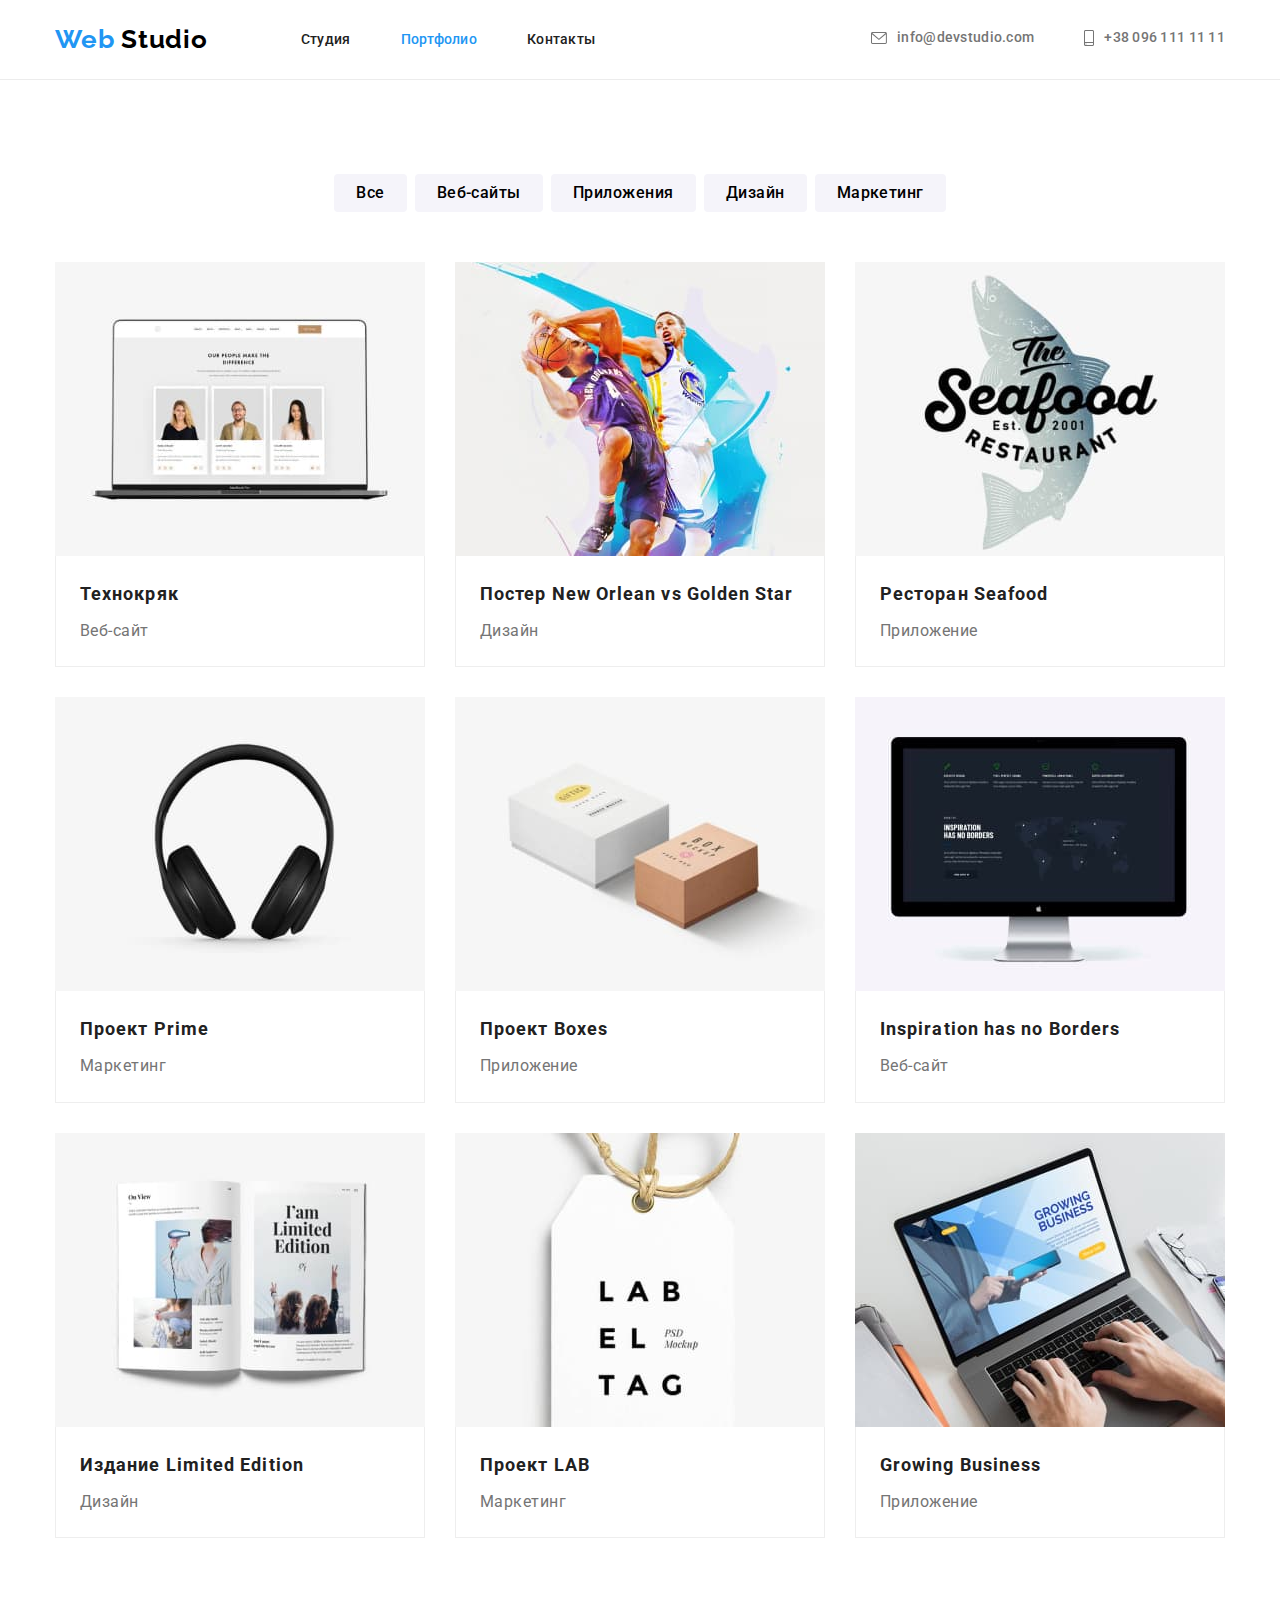
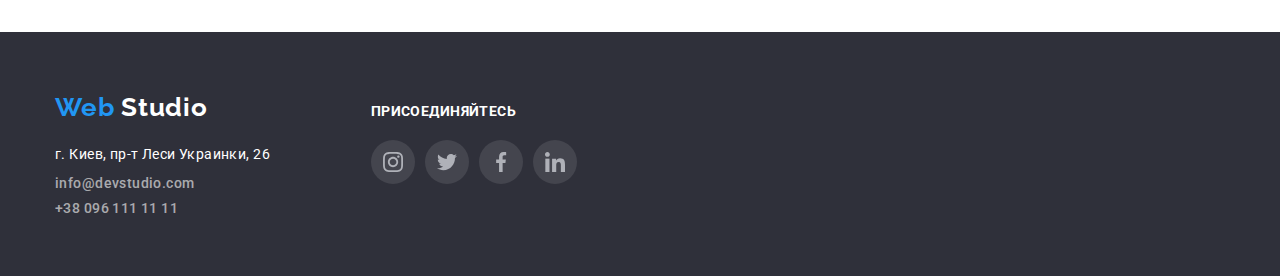
==== commit 7fca57f6: "prettier correct" ====
--- a/portfolio.html
+++ b/portfolio.html
@@ -1,264 +1,217 @@
 <!DOCTYPE html>
 <html lang="ru">
-  <head>
-    <meta charset="UTF-8" />
-    <meta http-equiv="X-UA-Compatible" content="IE=edge" />
-    <meta name="viewport" content="width=device-width, initial-scale=1.0" />
-    <title>Студия</title>
-    <link rel="preconnect" href="https://fonts.googleapis.com" />
-    <link rel="preconnect" href="https://fonts.gstatic.com" crossorigin />
-    <link
-      href="https://fonts.googleapis.com/css2?family=Oleo+Script&family=Raleway:wght@700&family=Roboto:wght@400;500;700;900&display=swap"
-      rel="stylesheet"
-    />
-    <link
-      rel="stylesheet"
-      href="https://cdnjs.cloudflare.com/ajax/libs/modern-normalize/1.1.0/modern-normalize.css"
-    />
-    <link rel="stylesheet" href="./css/style.css" />
-  </head>
+	<head>
+		<meta charset="UTF-8" />
+		<meta http-equiv="X-UA-Compatible" content="IE=edge" />
+		<meta name="viewport" content="width=device-width, initial-scale=1.0" />
+		<title>Студия</title>
+		<link rel="preconnect" href="https://fonts.googleapis.com" />
+		<link rel="preconnect" href="https://fonts.gstatic.com" crossorigin />
+		<link
+			href="https://fonts.googleapis.com/css2?family=Oleo+Script&family=Raleway:wght@700&family=Roboto:wght@400;500;700;900&display=swap"
+			rel="stylesheet"
+		/>
+		<link rel="stylesheet" href="https://cdnjs.cloudflare.com/ajax/libs/modern-normalize/1.1.0/modern-normalize.css" />
+		<link rel="stylesheet" href="./css/style.css" />
+	</head>
 
-  <body>
-    <!--Хедер-->
-    <header class="header">
-      <div class="container header-content">
-        <a class="logo link" href="./index.html"
-          ><span class="logo-web-color">Web</span><span class="logo-studio-color">Studio</span></a
-        >
-        <nav>
-          <ul class="nav-list list">
-            <li class="nav-item">
-              <a class="nav-link link" href="./index.html">Студия</a>
-            </li>
-            <li class="nav-item">
-              <a class="nav-link link current" href="./portfolio.html">Портфолио</a>
-            </li>
-            <li class="nav-item">
-              <a class="nav-link link" href="#footer">Контакты</a>
-            </li>
-          </ul>
-        </nav>
-        <ul class="contacts-list list">
-          <li class="contacts-item">
-            <a class="contacts-link header-email link" href="mailto:info@devstudio.com">
-              <svg class="header-icon envelope-icon">
-                <use href="./images/icons.svg#icon-envelope"></use>
-              </svg>
-              info@devstudio.com</a
-            >
-          </li>
-          <li class="contacts-item">
-            <a class="contacts-link header-phone link" href="tel:+380961111111">
-              <svg class="header-icon smartphone-icon">
-                <use href="./images/icons.svg#icon-smartphone"></use>
-              </svg>
-              +38 096 111 11 11</a
-            >
-          </li>
-        </ul>
-      </div>
-    </header>
+	<body>
+		<!--Хедер-->
+		<header class="header">
+			<div class="container header-content">
+				<a class="logo link" href="./index.html">
+					<span class="logo-web-color">Web</span>
+					<span class="logo-studio-color">Studio</span>
+				</a>
+				<nav>
+					<ul class="nav-list list">
+						<li class="nav-item">
+							<a class="nav-link link" href="./index.html">Студия</a>
+						</li>
+						<li class="nav-item">
+							<a class="nav-link link current" href="./portfolio.html">Портфолио</a>
+						</li>
+						<li class="nav-item">
+							<a class="nav-link link" href="#footer">Контакты</a>
+						</li>
+					</ul>
+				</nav>
+				<ul class="contacts-list list">
+					<li class="contacts-item">
+						<a class="contacts-link header-email link" href="mailto:info@devstudio.com">
+							<svg class="header-icon envelope-icon">
+								<use href="./images/icons.svg#icon-envelope"></use>
+							</svg>
+							info@devstudio.com
+						</a>
+					</li>
+					<li class="contacts-item">
+						<a class="contacts-link header-phone link" href="tel:+380961111111">
+							<svg class="header-icon smartphone-icon">
+								<use href="./images/icons.svg#icon-smartphone"></use>
+							</svg>
+							+38 096 111 11 11
+						</a>
+					</li>
+				</ul>
+			</div>
+		</header>
 
-    <main>
-      <!--секция портфолио-->
-      <section class="section portfolio">
-        <div class="container">
-          <!--заглавие секции будет скрыто в дальнейшем-->
-          <h1 class="visually-hidden">Портфолио</h1>
-          <!--фильтры-->
-          <ul class="filter-list list">
-            <li class="filter-item">
-              <button class="secondary-button btn" type="button">Все</button>
-            </li>
-            <li class="filter-item">
-              <button class="secondary-button btn" type="button">Веб-сайты</button>
-            </li>
-            <li class="filter-item">
-              <button class="secondary-button btn" type="button">Приложения</button>
-            </li>
-            <li class="filter-item">
-              <button class="secondary-button btn" type="button">Дизайн</button>
-            </li>
-            <li class="filter-item">
-              <button class="secondary-button btn" type="button">Маркетинг</button>
-            </li>
-          </ul>
-          <!--проекты-->
-          <ul class="projects-list list">
-            <li class="projects-item">
-              <img
-                class="projects-image"
-                src="./images/portfolio-1.jpg"
-                alt="Проект 1"
-                width="370"
-              />
-              <div class="projects-description-field">
-                <h2 class="projects-title">Технокряк</h2>
-                <p class="projects-description">Веб-сайт</p>
-              </div>
-            </li>
-            <li class="projects-item">
-              <img
-                class="projects-image"
-                src="./images/portfolio-2.jpg"
-                alt="Проект 2"
-                width="370"
-              />
-              <div class="projects-description-field">
-                <h2 class="projects-title">Постер New Orlean vs Golden Star</h2>
-                <p class="projects-description">Дизайн</p>
-              </div>
-            </li>
-            <li class="projects-item">
-              <img
-                class="projects-image"
-                src="./images/portfolio-3.jpg"
-                alt="Проект 3"
-                width="370"
-              />
-              <div class="projects-description-field">
-                <h2 class="projects-title">Ресторан Seafood</h2>
-                <p class="projects-description">Приложение</p>
-              </div>
-            </li>
-            <li class="projects-item">
-              <img
-                class="projects-image"
-                src="./images/portfolio-4.jpg"
-                alt="Проект 4"
-                width="370"
-              />
-              <div class="projects-description-field">
-                <h2 class="projects-title">Проект Prime</h2>
-                <p class="projects-description">Маркетинг</p>
-              </div>
-            </li>
-            <li class="projects-item">
-              <img
-                class="projects-image"
-                src="./images/portfolio-5.jpg"
-                alt="Проект 5"
-                width="370"
-              />
-              <div class="projects-description-field">
-                <h2 class="projects-title">Проект Boxes</h2>
-                <p class="projects-description">Приложение</p>
-              </div>
-            </li>
-            <li class="projects-item">
-              <img
-                class="projects-image"
-                src="./images/portfolio-6.jpg"
-                alt="Проект 6"
-                width="370"
-              />
-              <div class="projects-description-field">
-                <h2 class="projects-title">Inspiration has no Borders</h2>
-                <p class="projects-description">Веб-сайт</p>
-              </div>
-            </li>
-            <li class="projects-item">
-              <img
-                class="projects-image"
-                src="./images/portfolio-7.jpg"
-                alt="Проект 7"
-                width="370"
-              />
-              <div class="projects-description-field">
-                <h2 class="projects-title">Издание Limited Edition</h2>
-                <p class="projects-description">Дизайн</p>
-              </div>
-            </li>
-            <li class="projects-item">
-              <img
-                class="projects-image"
-                src="./images/portfolio-8.jpg"
-                alt="Проект 8"
-                width="370"
-              />
-              <div class="projects-description-field">
-                <h2 class="projects-title">Проект LAB</h2>
-                <p class="projects-description">Маркетинг</p>
-              </div>
-            </li>
-            <li class="projects-item">
-              <img
-                class="projects-image"
-                src="./images/portfolio-9.jpg"
-                alt="Проект 9"
-                width="370"
-              />
-              <div class="projects-description-field">
-                <h2 class="projects-title">Growing Business</h2>
-                <p class="projects-description">Приложение</p>
-              </div>
-            </li>
-          </ul>
-        </div>
-      </section>
-    </main>
-    <footer id="footer">
-      <div class="container footer-container">
-        <div class="address-footer">
-          <a class="logo footer-logo link" href="./index.html"
-            ><span class="logo-web-color">Web</span><span class="logo-footer-color">Studio</span></a
-          >
-          <address class="address">
-            <ul class="address-list list">
-              <li class="address-item">
-                <a
-                  class="address-link link"
-                  href="https://www.google.com.ua/maps/place/%D0%B1%D1%83%D0%BB%D1%8C%D0%B2%D0%B0%D1%80+%D0%9B%D0%B5%D1%81%D1%96+%D0%A3%D0%BA%D1%80%D0%B0%D1%97%D0%BD%D0%BA%D0%B8,+26,+%D0%9A%D0%B8%D1%97%D0%B2,+02000/@50.4265841,30.5361971,17z/data=!4m13!1m7!3m6!1s0x40d4cf0e033ecbe9:0x57a4dffefec77da0!2z0LHRg9C70YzQstCw0YAg0JvQtdGB0ZYg0KPQutGA0LDRl9C90LrQuCwgMjYsINCa0LjRl9CyLCAwMjAwMA!3b1!8m2!3d50.4265807!4d30.5383858!3m4!1s0x40d4cf0e033ecbe9:0x57a4dffefec77da0!8m2!3d50.4265807!4d30.5383858"
-                  >г. Киев, пр-т Леси Украинки, 26</a
-                >
-              </li>
-              <li class="address-item">
-                <a class="contacts-link footer-contacts-link link" href="mailto:info@devstudio.com"
-                  >info@devstudio.com</a
-                >
-              </li>
-              <li class="address-item">
-                <a class="contacts-link footer-contacts-link link" href="tel:+380961111111"
-                  >+38 096 111 11 11</a
-                >
-              </li>
-            </ul>
-          </address>
-        </div>
-        <div class="social-footer">
-          <h2 class="social-footer-title">Присоединяйтесь</h2>
-          <ul class="social-list social-list-footer">
-            <li class="social-item">
-              <a class="social-link social-link-footer link" href="/">
-                <svg class="social-icon">
-                  <use href="./images/icons.svg#icon-instagram"></use>
-                </svg>
-              </a>
-            </li>
-            <li class="social-item">
-              <a class="social-link social-link-footer link" href="/">
-                <svg class="social-icon">
-                  <use href="./images/icons.svg#icon-twitter"></use>
-                </svg>
-              </a>
-            </li>
-            <li class="social-item">
-              <a class="social-link social-link-footer link" href="/">
-                <svg class="social-icon">
-                  <use href="./images/icons.svg#icon-facebook"></use>
-                </svg>
-              </a>
-            </li>
-            <li class="social-item">
-              <a class="social-link social-link-footer link" href="/">
-                <svg class="social-icon">
-                  <use href="./images/icons.svg#icon-linkedin"></use>
-                </svg>
-              </a>
-            </li>
-          </ul>
-        </div>
-      </div>
-    </footer>
-  </body>
+		<main>
+			<!--секция портфолио-->
+			<section class="section portfolio">
+				<div class="container">
+					<!--заглавие секции будет скрыто в дальнейшем-->
+					<h1 class="visually-hidden">Портфолио</h1>
+					<!--фильтры-->
+					<ul class="filter-list list">
+						<li class="filter-item">
+							<button class="secondary-button btn" type="button">Все</button>
+						</li>
+						<li class="filter-item">
+							<button class="secondary-button btn" type="button">Веб-сайты</button>
+						</li>
+						<li class="filter-item">
+							<button class="secondary-button btn" type="button">Приложения</button>
+						</li>
+						<li class="filter-item">
+							<button class="secondary-button btn" type="button">Дизайн</button>
+						</li>
+						<li class="filter-item">
+							<button class="secondary-button btn" type="button">Маркетинг</button>
+						</li>
+					</ul>
+					<!--проекты-->
+					<ul class="projects-list list">
+						<li class="projects-item">
+							<img class="projects-image" src="./images/portfolio-1.jpg" alt="Проект 1" width="370" />
+							<div class="projects-description-field">
+								<h2 class="projects-title">Технокряк</h2>
+								<p class="projects-description">Веб-сайт</p>
+							</div>
+						</li>
+						<li class="projects-item">
+							<img class="projects-image" src="./images/portfolio-2.jpg" alt="Проект 2" width="370" />
+							<div class="projects-description-field">
+								<h2 class="projects-title">Постер New Orlean vs Golden Star</h2>
+								<p class="projects-description">Дизайн</p>
+							</div>
+						</li>
+						<li class="projects-item">
+							<img class="projects-image" src="./images/portfolio-3.jpg" alt="Проект 3" width="370" />
+							<div class="projects-description-field">
+								<h2 class="projects-title">Ресторан Seafood</h2>
+								<p class="projects-description">Приложение</p>
+							</div>
+						</li>
+						<li class="projects-item">
+							<img class="projects-image" src="./images/portfolio-4.jpg" alt="Проект 4" width="370" />
+							<div class="projects-description-field">
+								<h2 class="projects-title">Проект Prime</h2>
+								<p class="projects-description">Маркетинг</p>
+							</div>
+						</li>
+						<li class="projects-item">
+							<img class="projects-image" src="./images/portfolio-5.jpg" alt="Проект 5" width="370" />
+							<div class="projects-description-field">
+								<h2 class="projects-title">Проект Boxes</h2>
+								<p class="projects-description">Приложение</p>
+							</div>
+						</li>
+						<li class="projects-item">
+							<img class="projects-image" src="./images/portfolio-6.jpg" alt="Проект 6" width="370" />
+							<div class="projects-description-field">
+								<h2 class="projects-title">Inspiration has no Borders</h2>
+								<p class="projects-description">Веб-сайт</p>
+							</div>
+						</li>
+						<li class="projects-item">
+							<img class="projects-image" src="./images/portfolio-7.jpg" alt="Проект 7" width="370" />
+							<div class="projects-description-field">
+								<h2 class="projects-title">Издание Limited Edition</h2>
+								<p class="projects-description">Дизайн</p>
+							</div>
+						</li>
+						<li class="projects-item">
+							<img class="projects-image" src="./images/portfolio-8.jpg" alt="Проект 8" width="370" />
+							<div class="projects-description-field">
+								<h2 class="projects-title">Проект LAB</h2>
+								<p class="projects-description">Маркетинг</p>
+							</div>
+						</li>
+						<li class="projects-item">
+							<img class="projects-image" src="./images/portfolio-9.jpg" alt="Проект 9" width="370" />
+							<div class="projects-description-field">
+								<h2 class="projects-title">Growing Business</h2>
+								<p class="projects-description">Приложение</p>
+							</div>
+						</li>
+					</ul>
+				</div>
+			</section>
+		</main>
+		<footer id="footer">
+			<div class="container footer-container">
+				<div class="address-footer">
+					<a class="logo footer-logo link" href="./index.html">
+						<span class="logo-web-color">Web</span>
+						<span class="logo-footer-color">Studio</span>
+					</a>
+					<address class="address">
+						<ul class="address-list list">
+							<li class="address-item">
+								<a
+									class="address-link link"
+									href="https://www.google.com.ua/maps/place/%D0%B1%D1%83%D0%BB%D1%8C%D0%B2%D0%B0%D1%80+%D0%9B%D0%B5%D1%81%D1%96+%D0%A3%D0%BA%D1%80%D0%B0%D1%97%D0%BD%D0%BA%D0%B8,+26,+%D0%9A%D0%B8%D1%97%D0%B2,+02000/@50.4265841,30.5361971,17z/data=!4m13!1m7!3m6!1s0x40d4cf0e033ecbe9:0x57a4dffefec77da0!2z0LHRg9C70YzQstCw0YAg0JvQtdGB0ZYg0KPQutGA0LDRl9C90LrQuCwgMjYsINCa0LjRl9CyLCAwMjAwMA!3b1!8m2!3d50.4265807!4d30.5383858!3m4!1s0x40d4cf0e033ecbe9:0x57a4dffefec77da0!8m2!3d50.4265807!4d30.5383858"
+								>
+									г. Киев, пр-т Леси Украинки, 26
+								</a>
+							</li>
+							<li class="address-item">
+								<a class="contacts-link footer-contacts-link link" href="mailto:info@devstudio.com">
+									info@devstudio.com
+								</a>
+							</li>
+							<li class="address-item">
+								<a class="contacts-link footer-contacts-link link" href="tel:+380961111111">+38 096 111 11 11</a>
+							</li>
+						</ul>
+					</address>
+				</div>
+				<div class="social-footer">
+					<h2 class="social-footer-title">Присоединяйтесь</h2>
+					<ul class="social-list social-list-footer">
+						<li class="social-item">
+							<a class="social-link social-link-footer link" href="/">
+								<svg class="social-icon">
+									<use href="./images/icons.svg#icon-instagram"></use>
+								</svg>
+							</a>
+						</li>
+						<li class="social-item">
+							<a class="social-link social-link-footer link" href="/">
+								<svg class="social-icon">
+									<use href="./images/icons.svg#icon-twitter"></use>
+								</svg>
+							</a>
+						</li>
+						<li class="social-item">
+							<a class="social-link social-link-footer link" href="/">
+								<svg class="social-icon">
+									<use href="./images/icons.svg#icon-facebook"></use>
+								</svg>
+							</a>
+						</li>
+						<li class="social-item">
+							<a class="social-link social-link-footer link" href="/">
+								<svg class="social-icon">
+									<use href="./images/icons.svg#icon-linkedin"></use>
+								</svg>
+							</a>
+						</li>
+					</ul>
+				</div>
+			</div>
+		</footer>
+	</body>
 </html>
--- a/css/style.css
+++ b/css/style.css
@@ -41,6 +41,12 @@
   margin: 0;
 }
 
+img {
+	display: block;
+	max-width: 100%;
+	height: auto;
+}
+
 .container {
   width: 1200px;
   margin: 0 auto;
@@ -166,21 +172,12 @@
 
 /*Герой*/
 .hero {
-  padding: 0;
-  background-color: var(--main-background-color);
-}
-
-.overlay {
-  height: 600px;
-  max-width: 1600px;
-  margin: 0 auto;
   padding: 200px 0;
-
   background-image: linear-gradient(to right, rgba(47, 48, 58, 0.4), rgba(47, 48, 58, 0.4)),
     url(../images/hero-bg-image.jpg);
+  background-color: var(--main-background-color);
   background-repeat: no-repeat;
   background-position: center;
-  background-size: cover;
 }
 
 .hero-title {
@@ -238,13 +235,18 @@
   display: inline-block;
 }
 
-.features-item::before {
-  display: block;
-  content: '';
-  height: 120px;
+.features-icon-field {
+  display: flex;
+  padding: 25px 0;
   background-color: var(--secondary-background-color);
+  justify-content: center;
   margin-bottom: 30px;
   border-radius: 4px;
+}
+
+.features-icon {
+  width: 70px;
+  height: 70px;
 }
 
 .features-item:not(:last-child) {
@@ -347,22 +349,19 @@
   border-radius: 50%;
   align-items: center;
   justify-content: center;
-  fill: var(--clients-border-color);
+  color: var(--clients-border-color);
 }
 
 .social-link:hover,
 .social-link:focus {
   background-color: var(--main-brand-color);
-}
-
-.social-link:hover .social-icon,
-.social-link:focus .social-icon {
-  fill: var(--hover-text-color);
+  color: var(--hover-text-color);
 }
 
 .social-icon {
   width: 20px;
   height: 20px;
+  fill: currentColor;
 }
 
 /*Наши клиенты*/
@@ -376,16 +375,26 @@
 }
 
 .clients-link {
-  display: block;
+  display: flex;
+  align-items: center;
+  justify-content: center;
   width: 170px;
   height: 92px;
   border: 1px solid var(--clients-border-color);
   border-radius: 4px;
+  color: var(--clients-border-color);
 }
 
 .clients-link:hover,
 .clients-link:focus {
   border: 1px solid var(--main-brand-color);
+  color: var(--main-brand-color);
+}
+
+.clients-icon {
+  width: 106px;
+  height: 60px;
+  fill: currentColor;
 }
 
 /*Подвал*/
@@ -450,6 +459,10 @@
 .social-link-footer {
   background-color: var(--footer-social-color);
   fill: var(--hover-text-color);
+}
+
+.social-icon-footer {
+	fill: var(--hover-text-color);
 }
 
 /*Страница портфолио*/
@@ -492,6 +505,10 @@
   flex-wrap: wrap;
 }
 
+.projects-item {
+	cursor: pointer;
+}
+
 .projects-item:not(:nth-child(3n)) {
   margin-right: 30px;
 }
@@ -503,7 +520,6 @@
 .projects-item:hover {
   box-shadow: 0px 1px 1px rgba(0, 0, 0, 0.12), 0px 4px 4px rgba(0, 0, 0, 0.06),
     1px 4px 6px rgba(0, 0, 0, 0.16);
-  cursor: pointer;
 }
 
 .projects-description-field {
